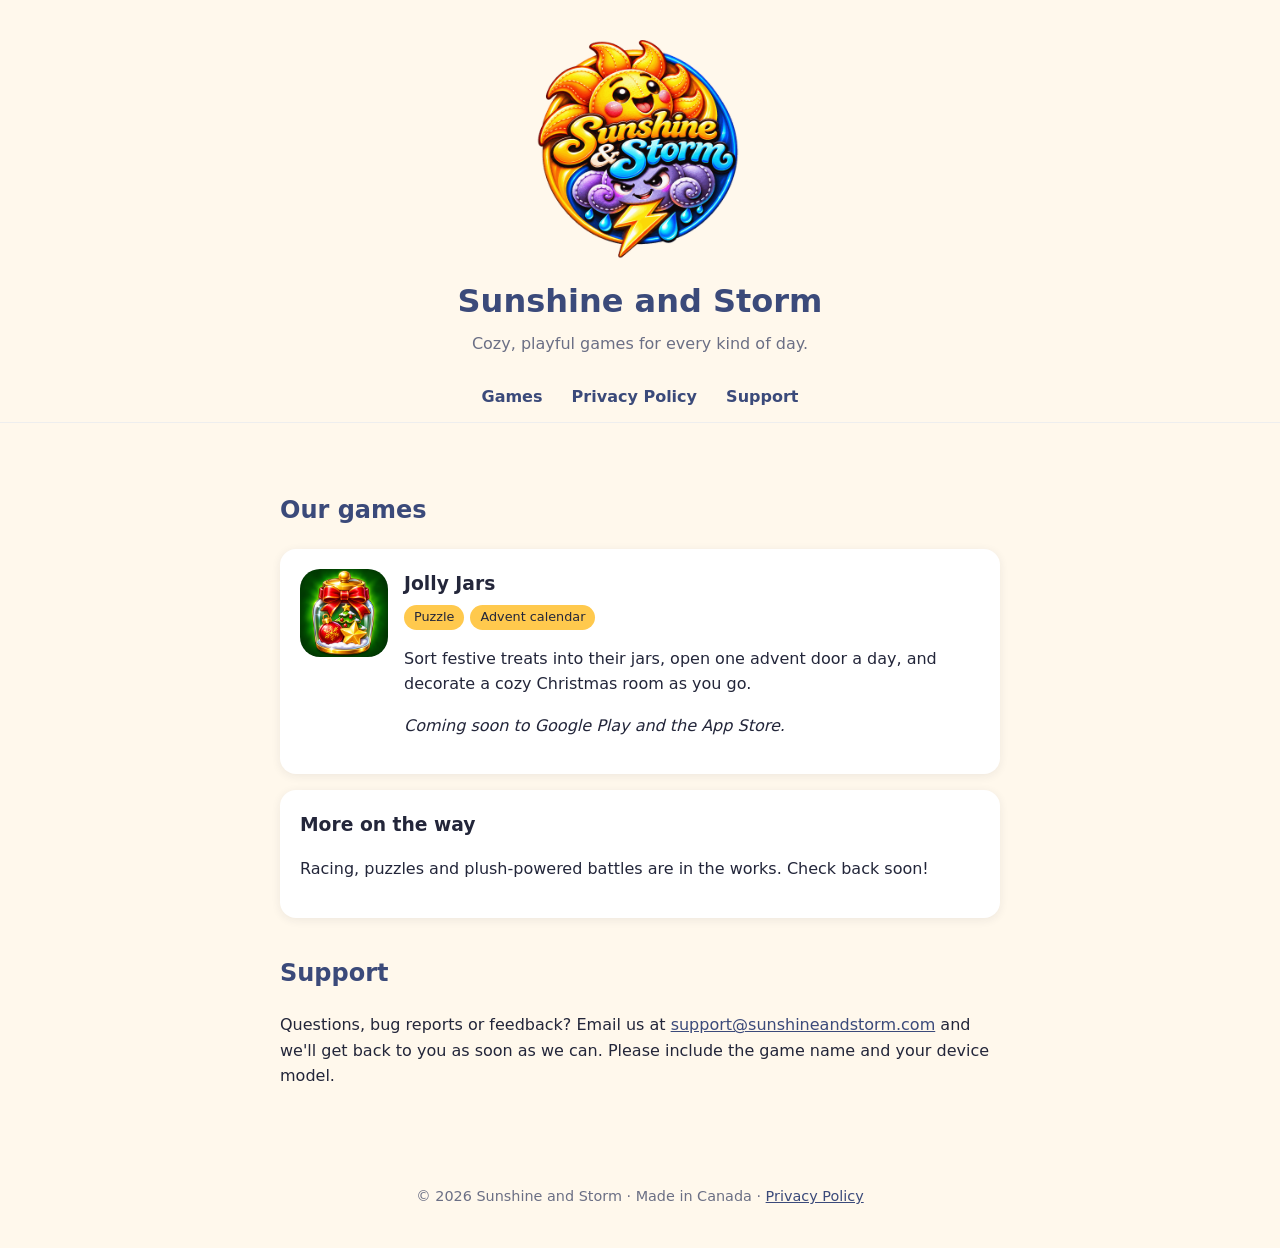
==== index.html @ 8760062e "Sunshine and Storm website: home, privacy policy, app-ads.txt Co-Authored-By: Claude Opus 5.5 <norep" ====
<!DOCTYPE html>
<html lang="en">
<head>
<meta charset="utf-8">
<meta name="viewport" content="width=device-width, initial-scale=1">
<title>Sunshine and Storm – Cozy, playful mobile games</title>
<meta name="description" content="Sunshine and Storm makes cozy, playful mobile games, including Jolly Jars, a Christmas sort puzzle with an advent calendar.">
<link rel="icon" href="symbol.png">
<link rel="apple-touch-icon" href="apple-touch-icon.png">
<link rel="stylesheet" href="style.css">
</head>
<body>
<header>
  <img class="logo" src="logo.png" alt="Sunshine and Storm logo">
  <h1>Sunshine and Storm</h1>
  <p>Cozy, playful games for every kind of day.</p>
</header>
<nav>
  <a href="index.html">Games</a>
  <a href="privacy.html">Privacy Policy</a>
  <a href="#support">Support</a>
</nav>
<main>
  <h2>Our games</h2>
  <div class="games">
    <div class="game">
      <img src="jolly-jars-icon.png" alt="Jolly Jars app icon">
      <div>
        <h3>Jolly Jars</h3>
        <span class="tag">Puzzle</span><span class="tag">Advent calendar</span>
        <p>Sort festive treats into their jars, open one advent door a day, and decorate a cozy Christmas room as you go.</p>
        <p><em>Coming soon to Google Play and the App Store.</em></p>
      </div>
    </div>
    <div class="game">
      <div>
        <h3>More on the way</h3>
        <p>Racing, puzzles and plush-powered battles are in the works. Check back soon!</p>
      </div>
    </div>
  </div>

  <h2 id="support">Support</h2>
  <p>Questions, bug reports or feedback? Email us at
    <a href="mailto:support@sunshineandstorm.com">support@sunshineandstorm.com</a>
    and we'll get back to you as soon as we can. Please include the game name and your device model.</p>
</main>
<footer>
  &copy; 2026 Sunshine and Storm &middot; Made in Canada &middot; <a href="privacy.html">Privacy Policy</a>
</footer>
</body>
</html>
---- style.css ----
:root {
  --cream: #fff8ec;
  --sun: #ffc94d;
  --storm: #3b4a7a;
  --ink: #23263a;
  --soft: #6b6f85;
}
* { box-sizing: border-box; }
body {
  margin: 0;
  font-family: "Fredoka", system-ui, -apple-system, "Segoe UI", Roboto, sans-serif;
  background: var(--cream);
  color: var(--ink);
  line-height: 1.6;
}
header { text-align: center; padding: 40px 20px 16px; }
header .logo { width: 220px; max-width: 60vw; height: auto; }
header h1 { margin: 8px 0 4px; color: var(--storm); font-size: 2rem; }
header p { margin: 0; color: var(--soft); }
nav { text-align: center; padding: 12px; border-bottom: 1px solid #eee; }
nav a { margin: 0 12px; color: var(--storm); font-weight: 600; text-decoration: none; }
nav a:hover { text-decoration: underline; }
main { max-width: 760px; margin: 0 auto; padding: 32px 20px 56px; }
h2 { color: var(--storm); margin-top: 36px; }
.games { display: grid; gap: 16px; }
.game {
  display: flex; gap: 16px; align-items: flex-start;
  background: #fff; border-radius: 16px; padding: 20px;
  box-shadow: 0 2px 10px rgba(35, 38, 58, .08);
}
.game img { width: 88px; height: 88px; border-radius: 20px; flex: none; }
.game h3 { margin: 0 0 4px; }
.tag {
  display: inline-block; font-size: .8rem; background: var(--sun); color: var(--ink);
  border-radius: 999px; padding: 2px 10px; margin-right: 6px;
}
a { color: var(--storm); }
.updated { color: var(--soft); font-size: .95rem; }
footer { text-align: center; color: var(--soft); font-size: .9rem; padding: 24px 20px 40px; }
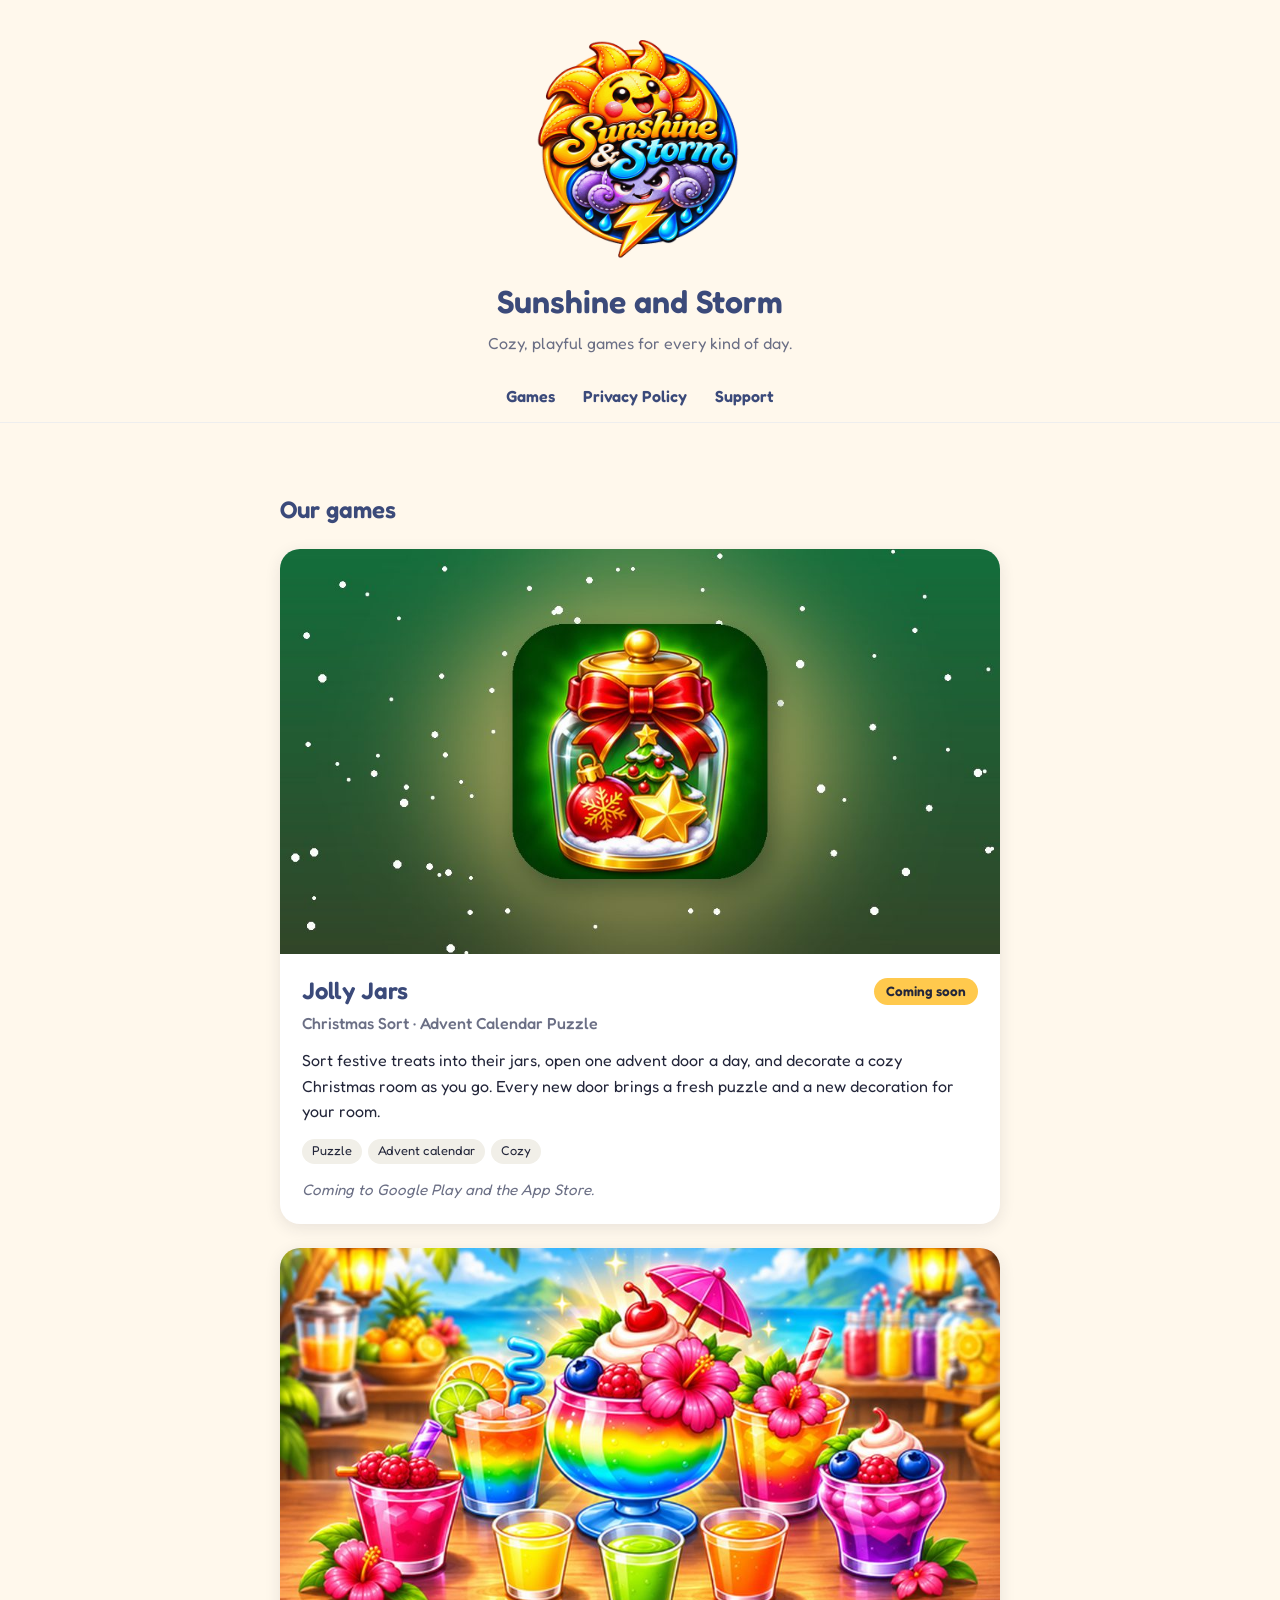
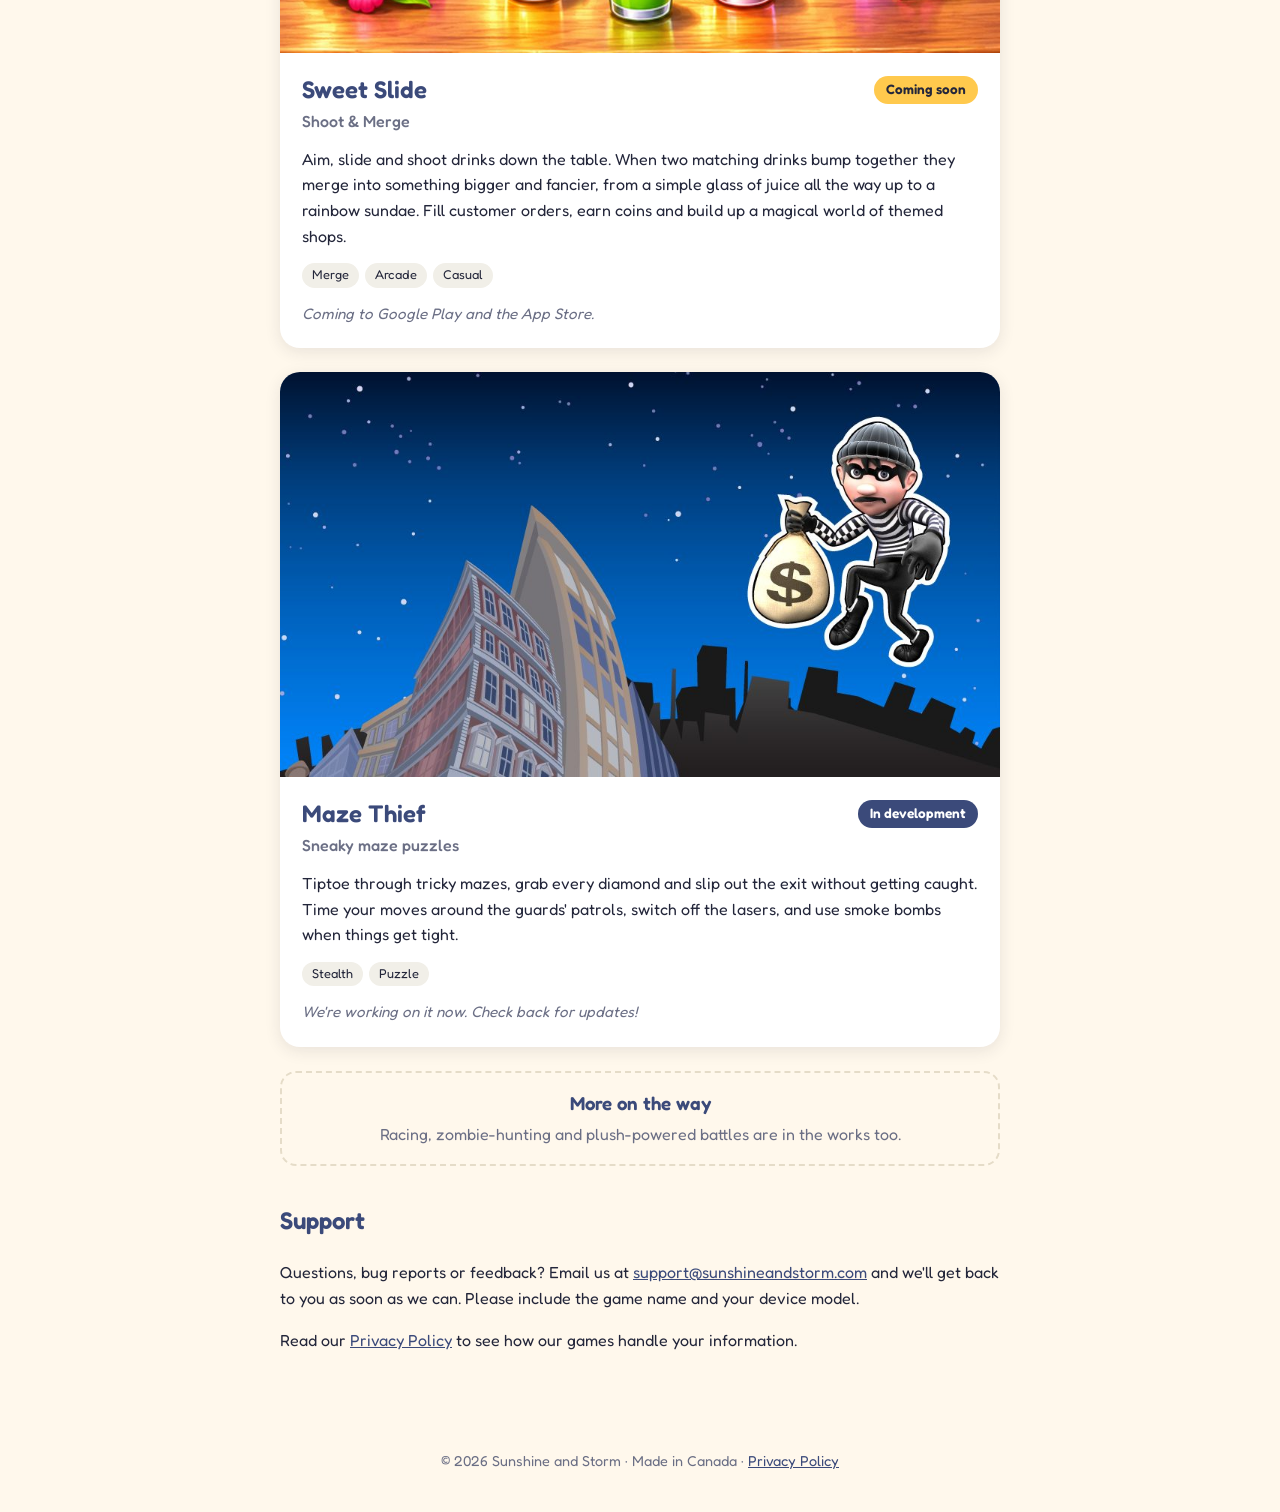
==== commit 546c1c4c: "Home page: feature Jolly Jars, Sweet Slide and Maze Thief Game cards with banner art and status pill" ====
--- a/index.html
+++ b/index.html
@@ -4,9 +4,10 @@
 <meta charset="utf-8">
 <meta name="viewport" content="width=device-width, initial-scale=1">
 <title>Sunshine and Storm – Cozy, playful mobile games</title>
-<meta name="description" content="Sunshine and Storm makes cozy, playful mobile games, including Jolly Jars, a Christmas sort puzzle with an advent calendar.">
+<meta name="description" content="Sunshine and Storm makes cozy, playful mobile games: Jolly Jars, a Christmas sort puzzle with an advent calendar, Sweet Slide, a shoot-and-merge drinks game, and Maze Thief, a sneaky maze puzzle.">
 <link rel="icon" href="symbol.png">
 <link rel="apple-touch-icon" href="apple-touch-icon.png">
+<link rel="preload" href="fonts/Fredoka.ttf" as="font" type="font/ttf" crossorigin>
 <link rel="stylesheet" href="style.css">
 </head>
 <body>
@@ -16,34 +17,68 @@
   <p>Cozy, playful games for every kind of day.</p>
 </header>
 <nav>
-  <a href="index.html">Games</a>
+  <a href="#games">Games</a>
   <a href="privacy.html">Privacy Policy</a>
   <a href="#support">Support</a>
 </nav>
 <main>
-  <h2>Our games</h2>
+  <h2 id="games">Our games</h2>
   <div class="games">
-    <div class="game">
-      <img src="jolly-jars-icon.png" alt="Jolly Jars app icon">
-      <div>
-        <h3>Jolly Jars</h3>
-        <span class="tag">Puzzle</span><span class="tag">Advent calendar</span>
-        <p>Sort festive treats into their jars, open one advent door a day, and decorate a cozy Christmas room as you go.</p>
-        <p><em>Coming soon to Google Play and the App Store.</em></p>
+
+    <article class="game-card">
+      <img class="banner" src="img/jolly-jars.jpg" alt="Jolly Jars app icon: a festive glass jar with a red bow, a Christmas tree, a bauble and a gold star" width="960" height="540">
+      <div class="card-body">
+        <div class="card-head">
+          <h3>Jolly Jars</h3>
+          <span class="status soon">Coming soon</span>
+        </div>
+        <p class="tagline">Christmas Sort &middot; Advent Calendar Puzzle</p>
+        <p>Sort festive treats into their jars, open one advent door a day, and decorate a cozy Christmas room as you go. Every new door brings a fresh puzzle and a new decoration for your room.</p>
+        <span class="tag">Puzzle</span><span class="tag">Advent calendar</span><span class="tag">Cozy</span>
+        <p class="where">Coming to Google Play and the App Store.</p>
       </div>
-    </div>
-    <div class="game">
-      <div>
-        <h3>More on the way</h3>
-        <p>Racing, puzzles and plush-powered battles are in the works. Check back soon!</p>
+    </article>
+
+    <article class="game-card">
+      <img class="banner" src="img/sweet-slide.jpg" alt="Sweet Slide: colourful juices, smoothies and a rainbow sundae on a wooden table at a beach juice bar" width="960" height="540">
+      <div class="card-body">
+        <div class="card-head">
+          <h3>Sweet Slide</h3>
+          <span class="status soon">Coming soon</span>
+        </div>
+        <p class="tagline">Shoot &amp; Merge</p>
+        <p>Aim, slide and shoot drinks down the table. When two matching drinks bump together they merge into something bigger and fancier, from a simple glass of juice all the way up to a rainbow sundae. Fill customer orders, earn coins and build up a magical world of themed shops.</p>
+        <span class="tag">Merge</span><span class="tag">Arcade</span><span class="tag">Casual</span>
+        <p class="where">Coming to Google Play and the App Store.</p>
       </div>
-    </div>
+    </article>
+
+    <article class="game-card">
+      <img class="banner" src="img/maze-thief.jpg" alt="Maze Thief: a cartoon thief with a money bag sneaking across a city skyline at night" width="960" height="540">
+      <div class="card-body">
+        <div class="card-head">
+          <h3>Maze Thief</h3>
+          <span class="status dev">In development</span>
+        </div>
+        <p class="tagline">Sneaky maze puzzles</p>
+        <p>Tiptoe through tricky mazes, grab every diamond and slip out the exit without getting caught. Time your moves around the guards' patrols, switch off the lasers, and use smoke bombs when things get tight.</p>
+        <span class="tag">Stealth</span><span class="tag">Puzzle</span>
+        <p class="where">We're working on it now. Check back for updates!</p>
+      </div>
+    </article>
+
+  </div>
+
+  <div class="more">
+    <h3>More on the way</h3>
+    <p>Racing, zombie-hunting and plush-powered battles are in the works too.</p>
   </div>
 
   <h2 id="support">Support</h2>
   <p>Questions, bug reports or feedback? Email us at
     <a href="mailto:support@sunshineandstorm.com">support@sunshineandstorm.com</a>
     and we'll get back to you as soon as we can. Please include the game name and your device model.</p>
+  <p>Read our <a href="privacy.html">Privacy Policy</a> to see how our games handle your information.</p>
 </main>
 <footer>
   &copy; 2026 Sunshine and Storm &middot; Made in Canada &middot; <a href="privacy.html">Privacy Policy</a>
--- a/style.css
+++ b/style.css
@@ -1,3 +1,9 @@
+@font-face {
+  font-family: "Fredoka";
+  src: url("fonts/Fredoka.ttf") format("truetype");
+  font-weight: 300 700;
+  font-display: swap;
+}
 :root {
   --cream: #fff8ec;
   --sun: #ffc94d;
@@ -6,6 +12,7 @@
   --soft: #6b6f85;
 }
 * { box-sizing: border-box; }
+html { scroll-behavior: smooth; }
 body {
   margin: 0;
   font-family: "Fredoka", system-ui, -apple-system, "Segoe UI", Roboto, sans-serif;
@@ -15,25 +22,44 @@
 }
 header { text-align: center; padding: 40px 20px 16px; }
 header .logo { width: 220px; max-width: 60vw; height: auto; }
-header h1 { margin: 8px 0 4px; color: var(--storm); font-size: 2rem; }
+header h1 { margin: 8px 0 4px; color: var(--storm); font-size: 2rem; font-weight: 600; }
 header p { margin: 0; color: var(--soft); }
 nav { text-align: center; padding: 12px; border-bottom: 1px solid #eee; }
 nav a { margin: 0 12px; color: var(--storm); font-weight: 600; text-decoration: none; }
 nav a:hover { text-decoration: underline; }
 main { max-width: 760px; margin: 0 auto; padding: 32px 20px 56px; }
-h2 { color: var(--storm); margin-top: 36px; }
-.games { display: grid; gap: 16px; }
-.game {
-  display: flex; gap: 16px; align-items: flex-start;
-  background: #fff; border-radius: 16px; padding: 20px;
-  box-shadow: 0 2px 10px rgba(35, 38, 58, .08);
+h2 { color: var(--storm); margin-top: 36px; font-weight: 600; }
+a { color: var(--storm); }
+
+/* Game cards */
+.games { display: grid; gap: 24px; }
+.game-card {
+  background: #fff; border-radius: 20px; overflow: hidden;
+  box-shadow: 0 4px 16px rgba(35, 38, 58, .10);
 }
-.game img { width: 88px; height: 88px; border-radius: 20px; flex: none; }
-.game h3 { margin: 0 0 4px; }
+.game-card .banner { display: block; width: 100%; height: auto; aspect-ratio: 16 / 9; object-fit: cover; }
+.card-body { padding: 18px 22px 22px; }
+.card-head { display: flex; align-items: center; justify-content: space-between; gap: 12px; flex-wrap: wrap; }
+.card-head h3 { margin: 0; font-size: 1.5rem; font-weight: 600; color: var(--storm); }
+.tagline { margin: 2px 0 10px; color: var(--soft); font-weight: 500; }
+.card-body p { margin: 0 0 12px; }
+.status {
+  font-size: .85rem; font-weight: 600; border-radius: 999px; padding: 3px 12px; white-space: nowrap;
+}
+.status.soon { background: var(--sun); color: var(--ink); }
+.status.dev { background: var(--storm); color: #fff; }
 .tag {
-  display: inline-block; font-size: .8rem; background: var(--sun); color: var(--ink);
-  border-radius: 999px; padding: 2px 10px; margin-right: 6px;
+  display: inline-block; font-size: .8rem; background: #f1efe8; color: var(--ink);
+  border-radius: 999px; padding: 2px 10px; margin: 0 6px 6px 0;
 }
-a { color: var(--storm); }
+.where { margin: 8px 0 0 !important; font-size: .95rem; color: var(--soft); font-style: italic; }
+
+.more {
+  margin-top: 24px; padding: 16px 22px; border-radius: 16px;
+  border: 2px dashed #e5dcc8; text-align: center;
+}
+.more h3 { margin: 0 0 4px; color: var(--storm); font-weight: 600; }
+.more p { margin: 0; color: var(--soft); }
+
 .updated { color: var(--soft); font-size: .95rem; }
 footer { text-align: center; color: var(--soft); font-size: .9rem; padding: 24px 20px 40px; }
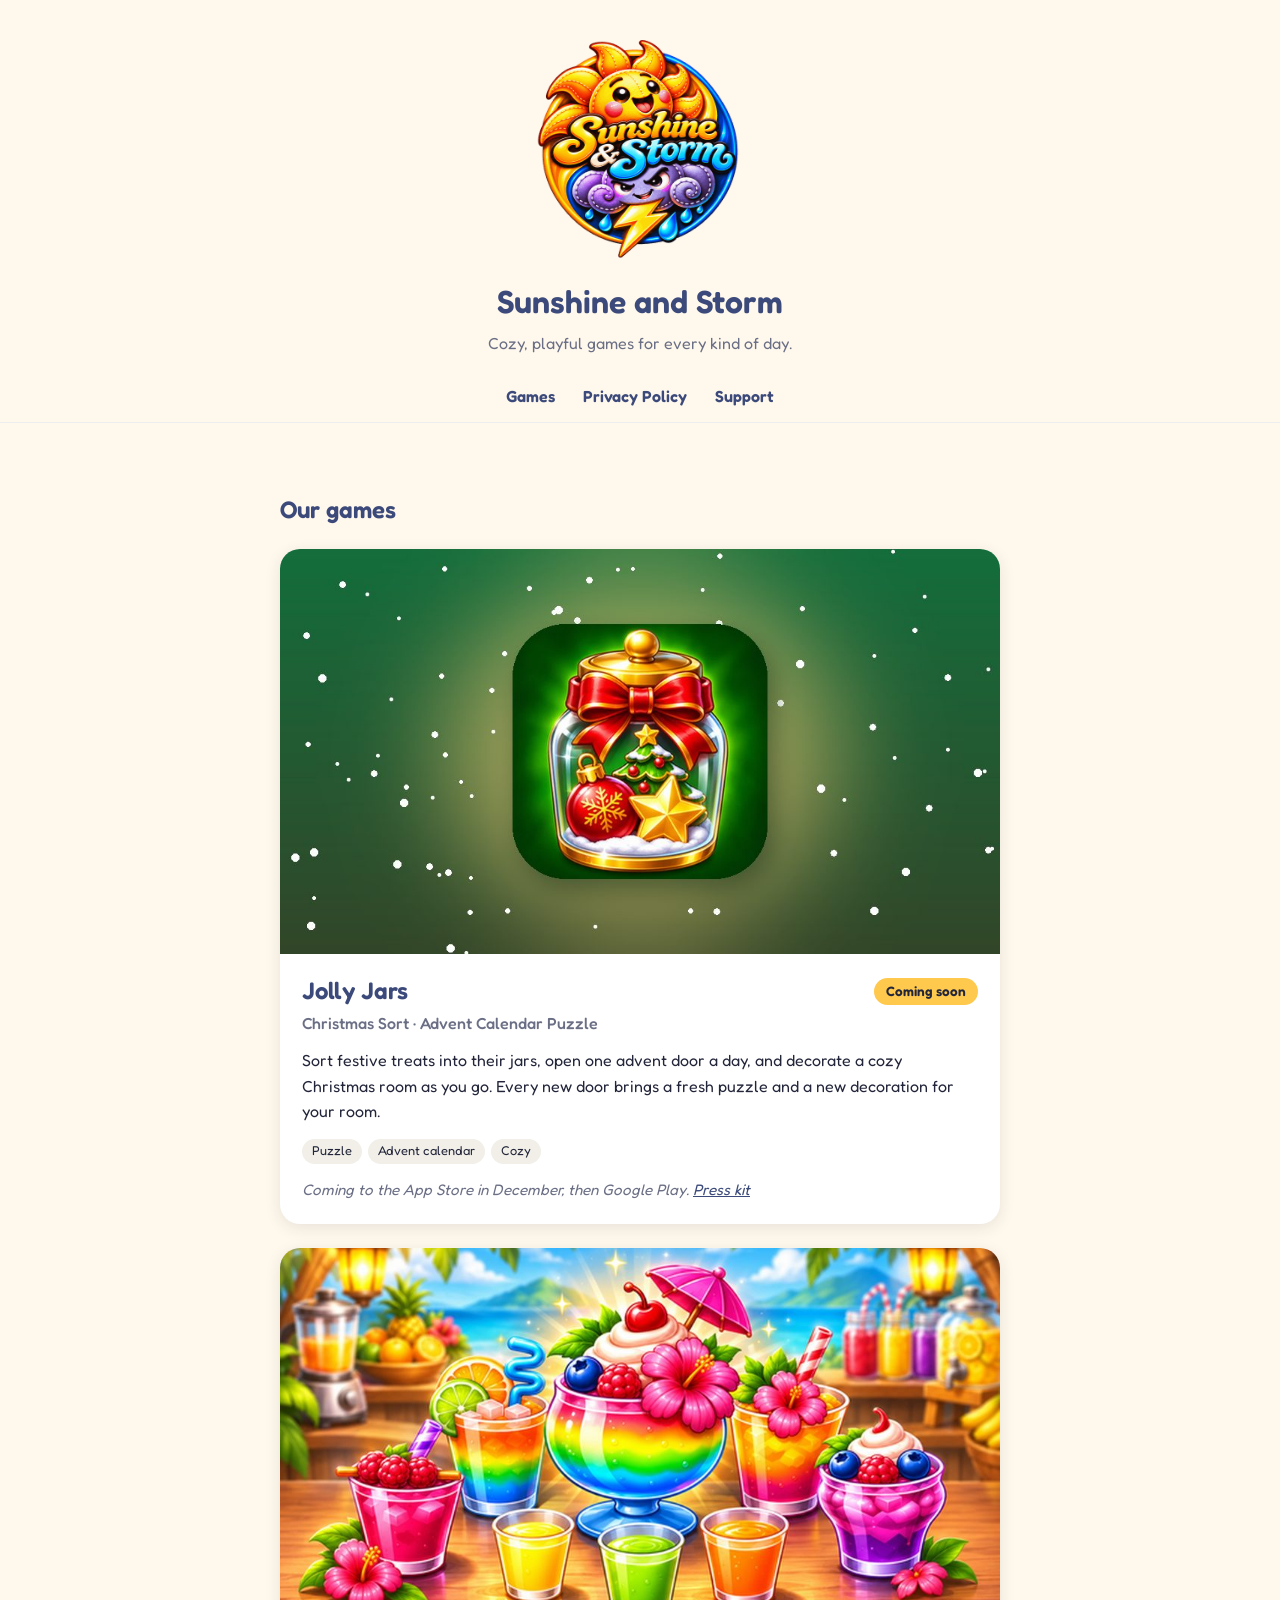
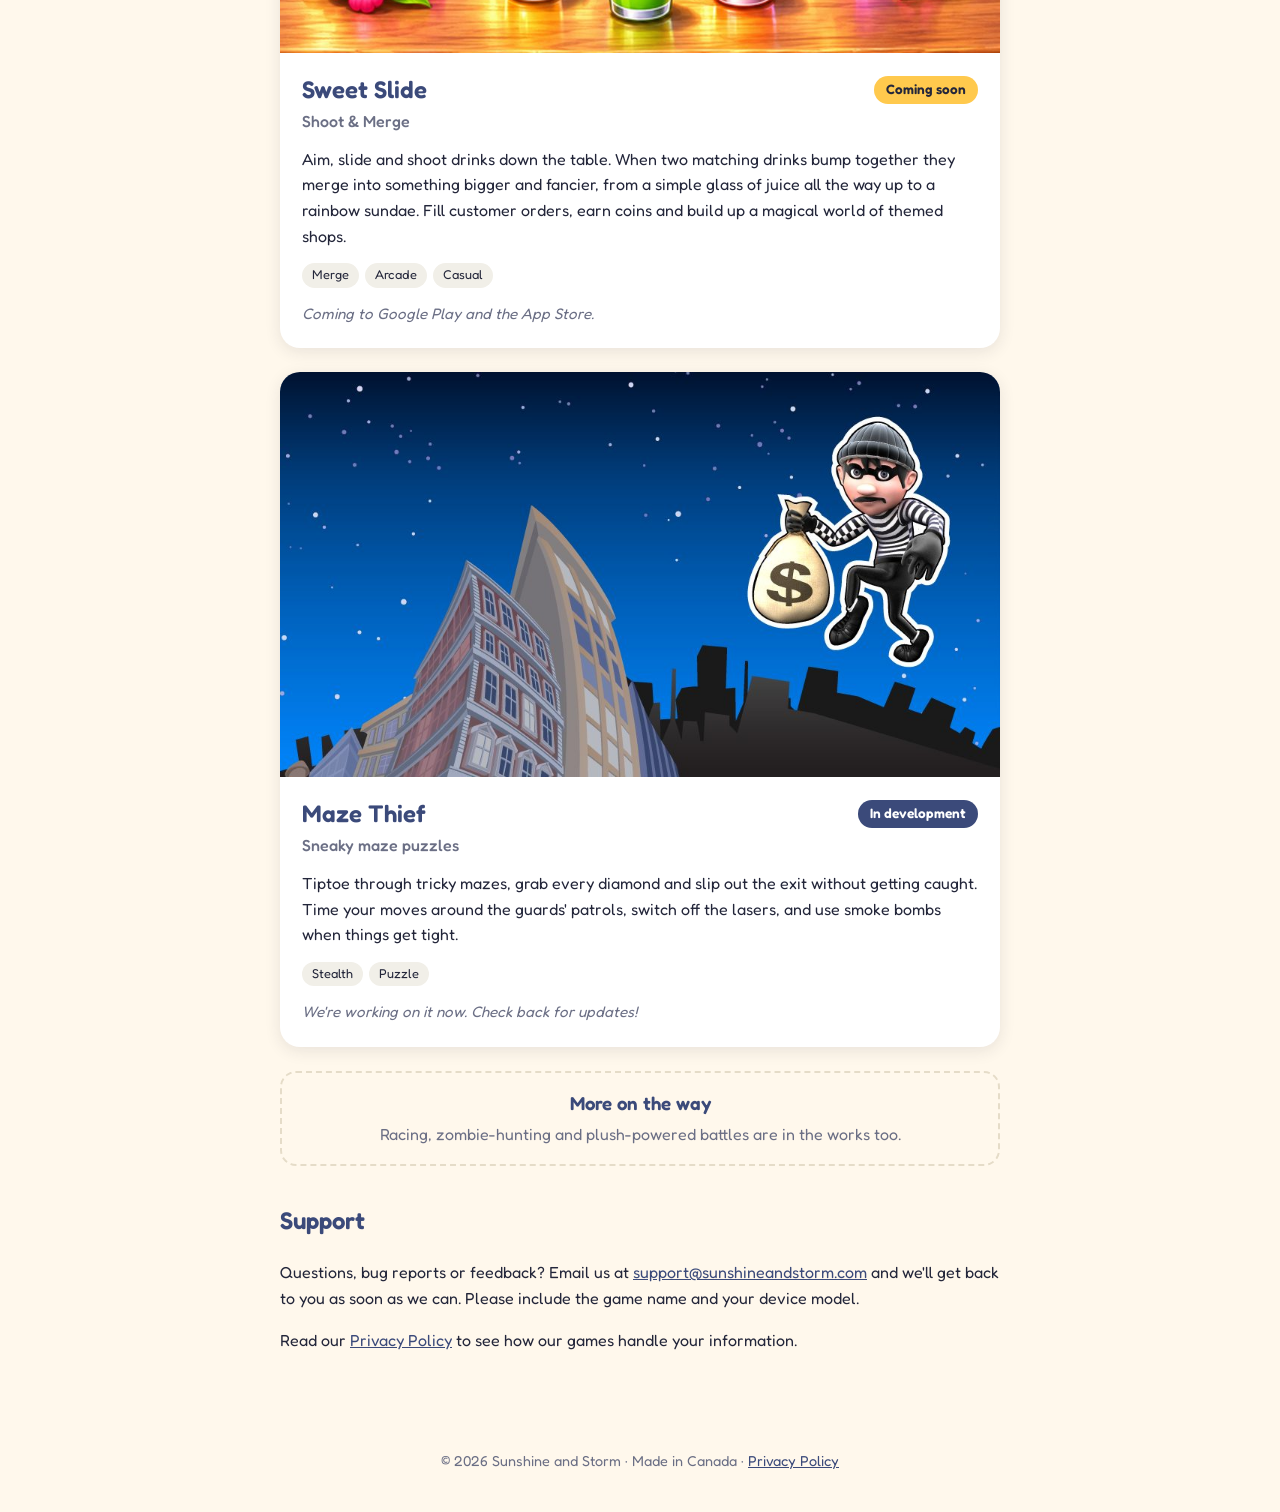
==== commit 15af2a4b: "Add Jolly Jars press kit page and link it from the home page Co-Authored-By: Claude Opus 5.5 <norepl" ====
--- a/index.html
+++ b/index.html
@@ -35,7 +35,7 @@
         <p class="tagline">Christmas Sort &middot; Advent Calendar Puzzle</p>
         <p>Sort festive treats into their jars, open one advent door a day, and decorate a cozy Christmas room as you go. Every new door brings a fresh puzzle and a new decoration for your room.</p>
         <span class="tag">Puzzle</span><span class="tag">Advent calendar</span><span class="tag">Cozy</span>
-        <p class="where">Coming to Google Play and the App Store.</p>
+        <p class="where">Coming to the App Store in December, then Google Play. <a href="press/jolly-jars/">Press kit</a></p>
       </div>
     </article>
 
